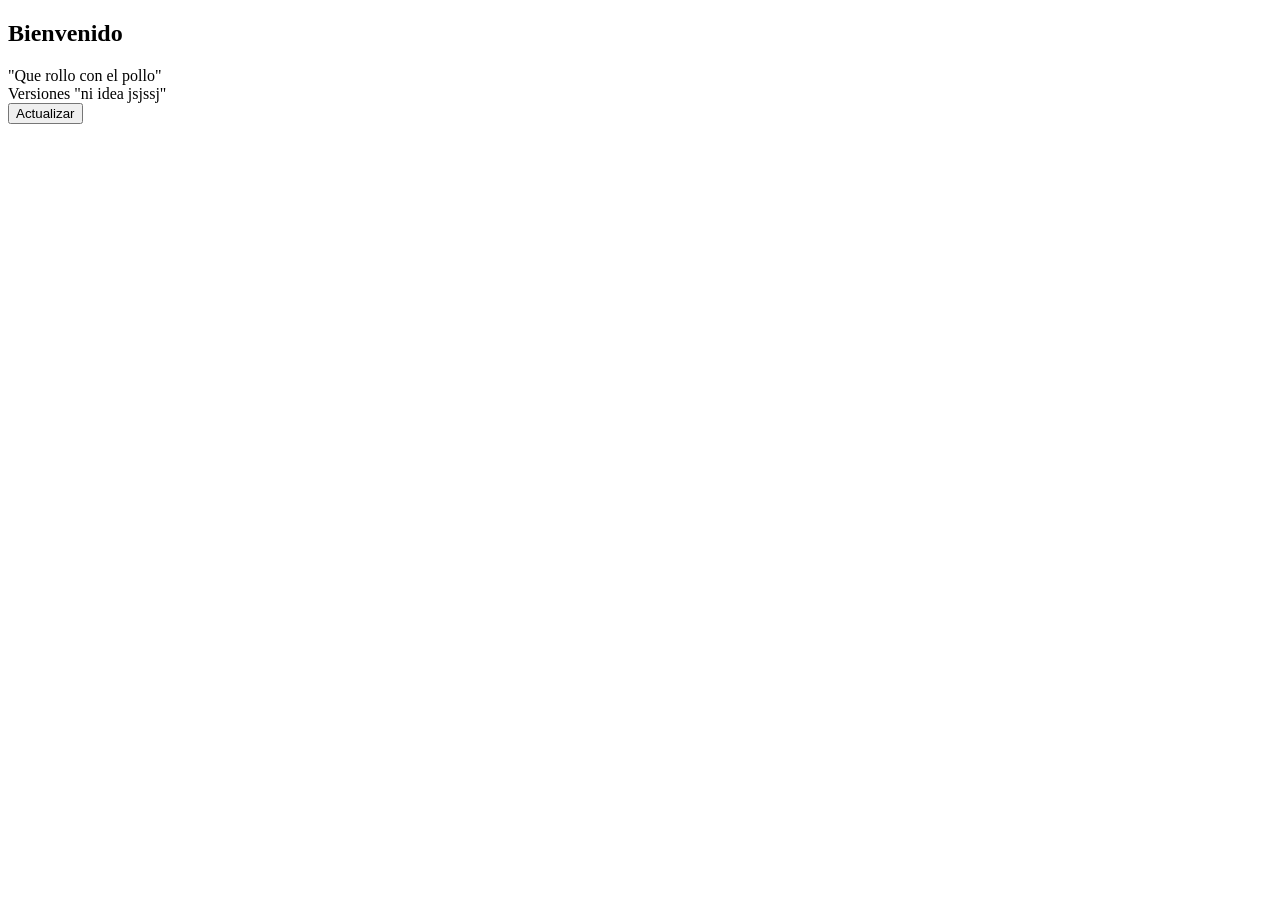
==== web/index.html @ b9f477c2 "Nueva-carpeta-web" ====
<!DOCTYPE html>
<html lang="es">
<head>
    <meta charset="UTF-8">
    <meta name="viewport" content="width=device-width, initial-scale=1.0">
    <title>Primera pagina</title>
    <!-- Vinculamos el archivo CSS -->
    <link rel="stylesheet" href="style.css">
</head>
<body>

    <div class="login-card">
        <h2>Bienvenido</h2>
        <form action="#" method="POST">
            <div class="top-table ">
                <label for="titulos">"Que rollo con el pollo"</label>
            </div>
            
            <div class="frists-cube">
                <label for="versions">Versiones</label>
                <!-- <input type="password" id="password" name="password" required placeholder="********"> -->
                <output type="databases">"ni idea jsjssj"</output>
            </div>

            <button type="refresh" class="recarga">Actualizar</button>
        </form>
    </div>

</body>
</html>
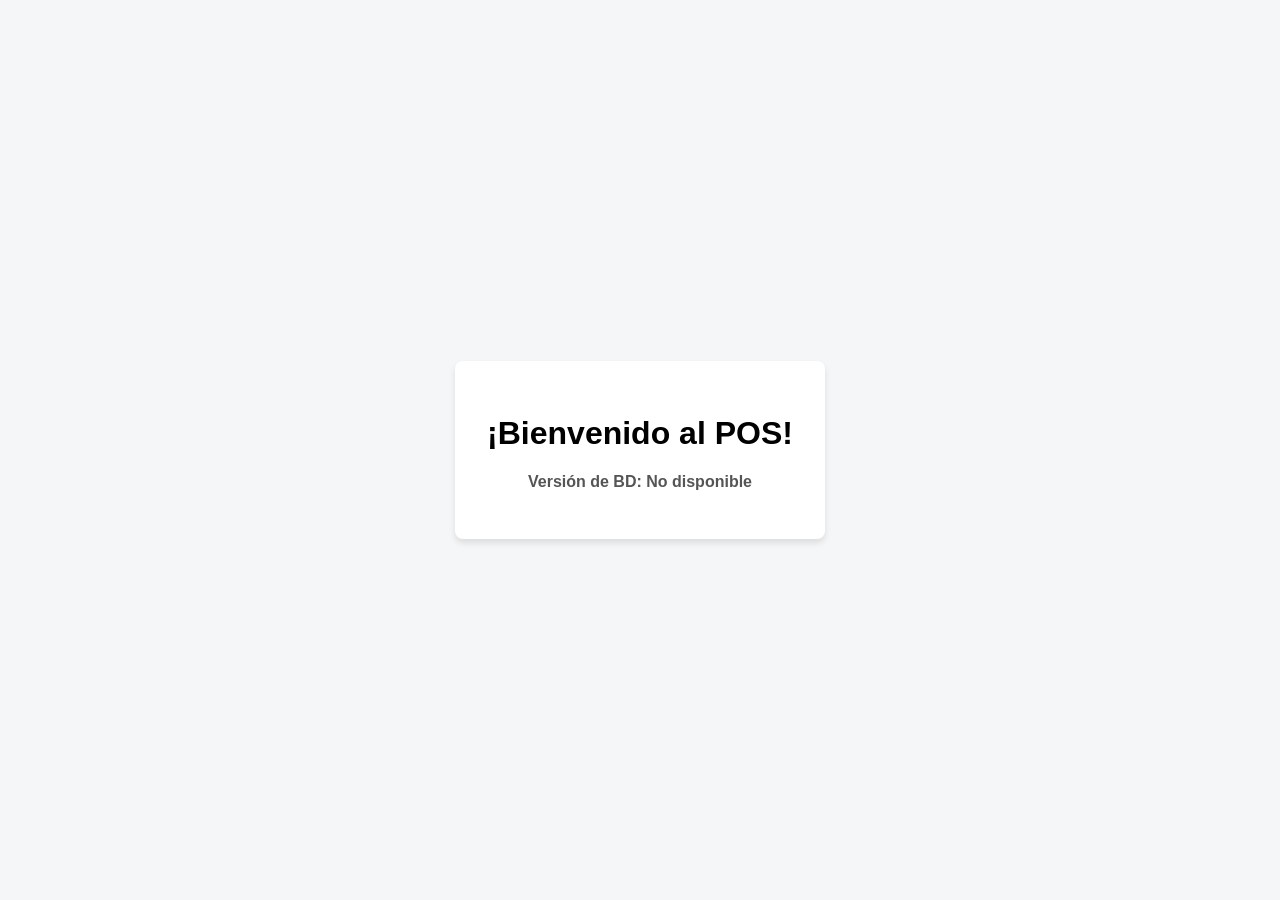
==== commit 41b30cbd: "feat: connect basic web UI to API and database" ====
--- a/web/index.html
+++ b/web/index.html
@@ -1,30 +1,43 @@
 <!DOCTYPE html>
 <html lang="es">
+
 <head>
-    <meta charset="UTF-8">
-    <meta name="viewport" content="width=device-width, initial-scale=1.0">
-    <title>Primera pagina</title>
-    <!-- Vinculamos el archivo CSS -->
-    <link rel="stylesheet" href="style.css">
+  <meta charset="UTF-8">
+  <link rel="stylesheet" href="style.css" />
+  <meta name="viewport" content="width=device-width, initial-scale=1.0">
+  <title>Sistema POS - Sprint 1</title>
+
 </head>
 <body>
 
-    <div class="login-card">
-        <h2>Bienvenido</h2>
-        <form action="#" method="POST">
-            <div class="top-table ">
-                <label for="titulos">"Que rollo con el pollo"</label>
-            </div>
-            
-            <div class="frists-cube">
-                <label for="versions">Versiones</label>
-                <!-- <input type="password" id="password" name="password" required placeholder="********"> -->
-                <output type="databases">"ni idea jsjssj"</output>
-            </div>
+  <main class="card">
+    <h1>¡Bienvenido al POS!</h1>
+    <p class="version-tag">Versión de BD: <span id="version">Cargando...</span></p>
+  </main>
 
-            <button type="refresh" class="recarga">Actualizar</button>
-        </form>
-    </div>
+  <script>
+    // URL del endpoint expuesto por tu equipo de backend
+    const API_URL = 'https://lvk5buixqe.execute-api.us-east-1.amazonaws.com/api/health';
+
+    async function obtenerVersionBD() {
+      const versionElemento = document.getElementById('version');
+      
+      try {
+        const respuesta = await fetch(API_URL);
+        if (!respuesta.ok) throw new Error('Error en la respuesta de la API');
+        
+        const datos = await respuesta.json();
+        // Insertamos el valor '1.0.0' traído de la tabla 'versions'
+        versionElemento.textContent = datos.version;
+      } catch (error) {
+        console.error('Error al consultar la versión:', error);
+        versionElemento.textContent = 'No disponible';
+      }
+    }
+
+    // Ejecutar la llamada al cargar la página
+    document.addEventListener('DOMContentLoaded', obtenerVersionBD);
+  </script>
 
 </body>
 </html>
--- a/web/style.css
+++ b/web/style.css
@@ -0,0 +1,22 @@
+body {
+    font-family: Arial, sans-serif;
+    display: flex;
+    justify-content: center;
+    align-items: center;
+    min-height: 100vh;
+    margin: 0;
+    background-color: #f4f6f8;
+  }
+
+.card {
+    background: #ffffff;
+    padding: 2rem;
+    border-radius: 8px;
+      box-shadow: 0 4px 6px rgba(0,0,0,0.1);
+      text-align: center;
+    }
+    .version-tag {
+      margin-top: 1rem;
+      font-weight: bold;
+      color: #555;
+    }
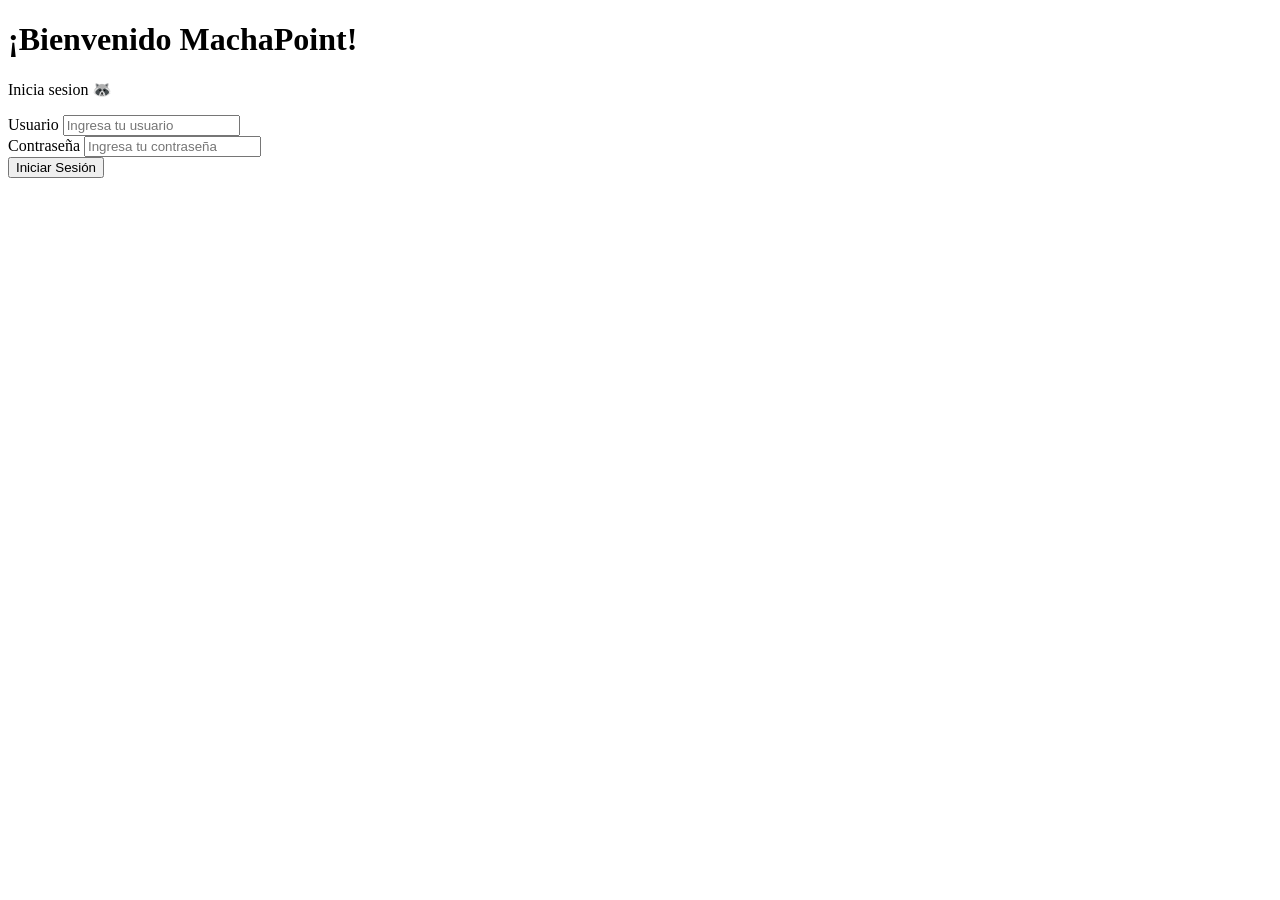
==== commit ed32c82e: "feat: implement functional login whit API integration" ====
--- a/web/index.html
+++ b/web/index.html
@@ -3,41 +3,69 @@
 
 <head>
   <meta charset="UTF-8">
-  <link rel="stylesheet" href="style.css" />
+  <link rel="stylesheet" href="styles/login.css" />
   <meta name="viewport" content="width=device-width, initial-scale=1.0">
-  <title>Sistema POS - Sprint 1</title>
+  <title>MachaPoint - Login</title>
+</head>
 
-</head>
+
 <body>
 
-  <main class="card">
-    <h1>¡Bienvenido al POS!</h1>
-    <p class="version-tag">Versión de BD: <span id="version">Cargando...</span></p>
+  <main class="login-card">
+
+    <h1>¡Bienvenido MachaPoint!</h1>
+    <p>Inicia sesion 🦝</p>
+
+    <form id="login">
+      <div class="input-login">
+        <label for="username">Usuario</label>
+        <input type="text" id="username" name="username" required placeholder="Ingresa tu usuario" required>
+      </div>
+    
+      <div class="input-login">
+        <label for="password">Contraseña</label>
+        <input type="password" id="password" name="password" required placeholder="Ingresa tu contraseña" required>
+      </div>
+      
+
+      <button type="submit" class="login-button">Iniciar Sesión</button>
+
+      <p id="mensaje"></p>
+
+    </form>
+
   </main>
 
-  <script>
-    // URL del endpoint expuesto por tu equipo de backend
-    const API_URL = 'https://lvk5buixqe.execute-api.us-east-1.amazonaws.com/api/health';
 
-    async function obtenerVersionBD() {
-      const versionElemento = document.getElementById('version');
+
+<script src="js/login.js"></script>
+
+<!-- 
+/*
+        ****************  ANTERIOR CÓDIGO PARA CONSULTAR LA VERSIÓN DE LA BASE DE DATOS  ****************
+*/
+// // URL del endpoint expuesto por tu equipo de backend
+//     const API_URL = 'https://lvk5buixqe.execute-api.us-east-1.amazonaws.com/api/health';
+
+//     async function obtenerVersionBD() {
+//       const versionElemento = document.getElementById('version');
       
-      try {
-        const respuesta = await fetch(API_URL);
-        if (!respuesta.ok) throw new Error('Error en la respuesta de la API');
+//       try {
+//         const respuesta = await fetch(API_URL);
+//         if (!respuesta.ok) throw new Error('Error en la respuesta de la API');
         
-        const datos = await respuesta.json();
-        // Insertamos el valor '1.0.0' traído de la tabla 'versions'
-        versionElemento.textContent = datos.version;
-      } catch (error) {
-        console.error('Error al consultar la versión:', error);
-        versionElemento.textContent = 'No disponible';
-      }
-    }
+//         const datos = await respuesta.json();
+//         // Insertamos el valor '1.0.0' traído de la tabla 'versions'
+//         versionElemento.textContent = datos.version;
+//       } catch (error) {
+//         console.error('Error al consultar la versión:', error);
+//         versionElemento.textContent = 'No disponible';
+//       }
+//     }
 
-    // Ejecutar la llamada al cargar la página
-    document.addEventListener('DOMContentLoaded', obtenerVersionBD);
-  </script>
+//     // Ejecutar la llamada al cargar la página
+//     document.addEventListener('DOMContentLoaded', obtenerVersionBD); -->
+
 
 </body>
 </html>
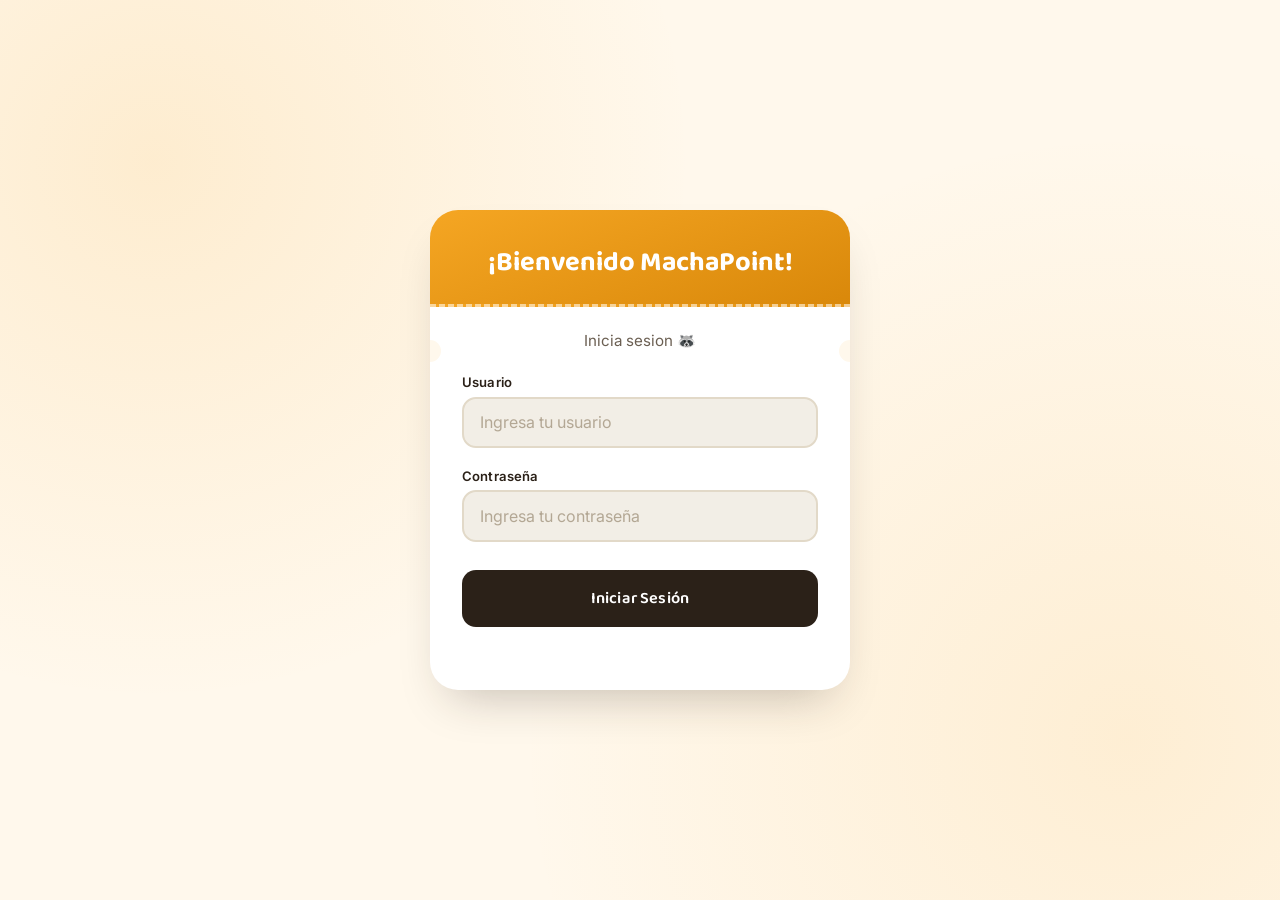
==== commit 0a85c182: "feat: update pages, add CSS design, and render product list" ====
--- a/web/index.html
+++ b/web/index.html
@@ -19,17 +19,21 @@
     <form id="login">
       <div class="input-login">
         <label for="username">Usuario</label>
-        <input type="text" id="username" name="username" required placeholder="Ingresa tu usuario" required>
+        <input type="text" id="username" name="username" required placeholder="Ingresa tu usuario">
       </div>
     
       <div class="input-login">
         <label for="password">Contraseña</label>
-        <input type="password" id="password" name="password" required placeholder="Ingresa tu contraseña" required>
+        <input type="password" id="password" name="password" required placeholder="Ingresa tu contraseña">
       </div>
       
 
-      <button type="submit" class="login-button">Iniciar Sesión</button>
+     <button type="submit" class="login-button" id="loginButton">
+        <span class="btn-text">Iniciar Sesión</span>
+        <span class="spinner" aria-hidden="true"></span>
+      </button>
 
+      
       <p id="mensaje"></p>
 
     </form>
--- a/web/styles/login.css
+++ b/web/styles/login.css
@@ -0,0 +1,237 @@
+/* =========================================================
+   MachaPoint POS — Login
+   ========================================================= */
+
+@import url('https://fonts.googleapis.com/css2?family=Baloo+2:wght@500;600;700;800&family=Inter:wght@400;500;600;700&display=swap');
+
+:root {
+  --color-primary: #f5a623;
+  --color-primary-dark: #d9880a;
+  --color-cream: #fff8ec;
+  --color-surface: #f2eee6;
+  --color-ink: #2b2118;
+  --color-ink-soft: #6b5f52;
+  --color-line: #e2d9c8;
+  --color-error: #c0392b;
+  --color-white: #ffffff;
+
+  --font-display: 'Baloo 2', 'Segoe UI', sans-serif;
+  --font-body: 'Inter', 'Segoe UI', sans-serif;
+
+  --radius-lg: 28px;
+  --radius-md: 14px;
+  --shadow-card: 0 24px 48px -20px rgba(43, 33, 24, 0.28);
+}
+
+* {
+  box-sizing: border-box;
+}
+
+html,
+body {
+  height: 100%;
+}
+
+body {
+  margin: 0;
+  min-height: 100vh;
+  display: flex;
+  align-items: center;
+  justify-content: center;
+  padding: 2rem 1.25rem;
+  background: var(--color-cream);
+  background-image:
+    radial-gradient(circle at 12% 18%, rgba(245, 166, 35, 0.14) 0, transparent 40%),
+    radial-gradient(circle at 88% 82%, rgba(245, 166, 35, 0.12) 0, transparent 45%);
+  font-family: var(--font-body);
+  color: var(--color-ink);
+}
+
+.login-card {
+  width: 100%;
+  max-width: 420px;
+  background: var(--color-white);
+  border-radius: var(--radius-lg);
+  box-shadow: var(--shadow-card);
+  overflow: hidden;
+  position: relative;
+}
+
+/* Ribbon header — brand strip echoing the mockup's orange bar */
+.login-card > h1 {
+  margin: 0;
+  padding: 2.25rem 2rem 1.5rem;
+  background: linear-gradient(160deg, var(--color-primary), var(--color-primary-dark));
+  color: var(--color-white);
+  font-family: var(--font-display);
+  font-weight: 700;
+  font-size: clamp(1.4rem, 5vw, 1.7rem);
+  text-align: center;
+  line-height: 1.25;
+  border-bottom: 3px dashed rgba(255, 255, 255, 0.55);
+}
+
+/* Punch-hole notches at the seam — ticket/tag signature detail */
+.login-card::before,
+.login-card::after {
+  content: '';
+  position: absolute;
+  width: 22px;
+  height: 22px;
+  background: var(--color-cream);
+  border-radius: 50%;
+  top: 130px;
+  z-index: 2;
+}
+
+.login-card::before {
+  left: -11px;
+}
+
+.login-card::after {
+  right: -11px;
+}
+
+.login-card > p {
+  margin: 1.5rem 2rem 0;
+  text-align: center;
+  color: var(--color-ink-soft);
+  font-size: 0.95rem;
+}
+
+form#login {
+  padding: 1.5rem 2rem 2rem;
+  display: flex;
+  flex-direction: column;
+}
+
+.input-login {
+  display: flex;
+  flex-direction: column;
+  gap: 0.4rem;
+  margin-bottom: 1.25rem;
+}
+
+.input-login label {
+  font-size: 0.82rem;
+  font-weight: 600;
+  color: var(--color-ink);
+  letter-spacing: 0.01em;
+}
+
+.input-login input {
+  padding: 0.85rem 1rem;
+  border: 2px solid var(--color-line);
+  border-radius: var(--radius-md);
+  background: var(--color-surface);
+  font-family: var(--font-body);
+  font-size: 1rem;
+  color: var(--color-ink);
+  outline: none;
+  transition: border-color 0.18s ease, box-shadow 0.18s ease, background 0.18s ease;
+}
+
+.input-login input::placeholder {
+  color: #b3a794;
+}
+
+.input-login input:focus {
+  border-color: var(--color-primary);
+  background: var(--color-white);
+  box-shadow: 0 0 0 4px rgba(245, 166, 35, 0.2);
+}
+
+.login-button {
+  margin-top: 0.5rem;
+  padding: 0.95rem 1rem;
+  border: none;
+  border-radius: var(--radius-md);
+  background: var(--color-ink);
+  color: var(--color-white);
+  font-family: var(--font-display);
+  font-weight: 600;
+  font-size: 1.02rem;
+  letter-spacing: 0.01em;
+  cursor: pointer;
+  display: flex;
+  align-items: center;
+  justify-content: center;
+  gap: 0.6rem;
+  transition: transform 0.15s ease, box-shadow 0.15s ease, background 0.15s ease;
+}
+
+.login-button:hover {
+  background: var(--color-primary-dark);
+  box-shadow: 0 10px 22px -10px rgba(217, 136, 10, 0.6);
+  transform: translateY(-1px);
+}
+
+.login-button:active {
+  transform: translateY(0);
+}
+
+.login-button:focus-visible {
+  outline: 3px solid var(--color-primary);
+  outline-offset: 2px;
+}
+
+.login-button:disabled {
+  cursor: not-allowed;
+  opacity: 0.85;
+  transform: none;
+}
+
+/* Spinner shown while the request to the API is in flight */
+.login-button .spinner {
+  display: none;
+  width: 18px;
+  height: 18px;
+  border: 3px solid rgba(255, 255, 255, 0.35);
+  border-top-color: var(--color-white);
+  border-radius: 50%;
+  animation: spin 0.7s linear infinite;
+}
+
+.login-button.is-loading .btn-text {
+  opacity: 0.7;
+}
+
+.login-button.is-loading .spinner {
+  display: inline-block;
+}
+
+@keyframes spin {
+  to {
+    transform: rotate(360deg);
+  }
+}
+
+#mensaje {
+  min-height: 1.2em;
+  margin: 0.85rem 0 0;
+  text-align: center;
+  font-size: 0.88rem;
+  font-weight: 500;
+  color: var(--color-error);
+}
+
+@media (max-width: 420px) {
+  .login-card > h1 {
+    padding: 1.85rem 1.5rem 1.25rem;
+  }
+  form#login {
+    padding: 1.25rem 1.5rem 1.75rem;
+  }
+  .login-card > p {
+    margin: 1.25rem 1.5rem 0;
+  }
+}
+
+@media (prefers-reduced-motion: reduce) {
+  .login-button {
+    transition: none;
+  }
+  .login-button .spinner {
+    animation-duration: 1.4s;
+  }
+}
